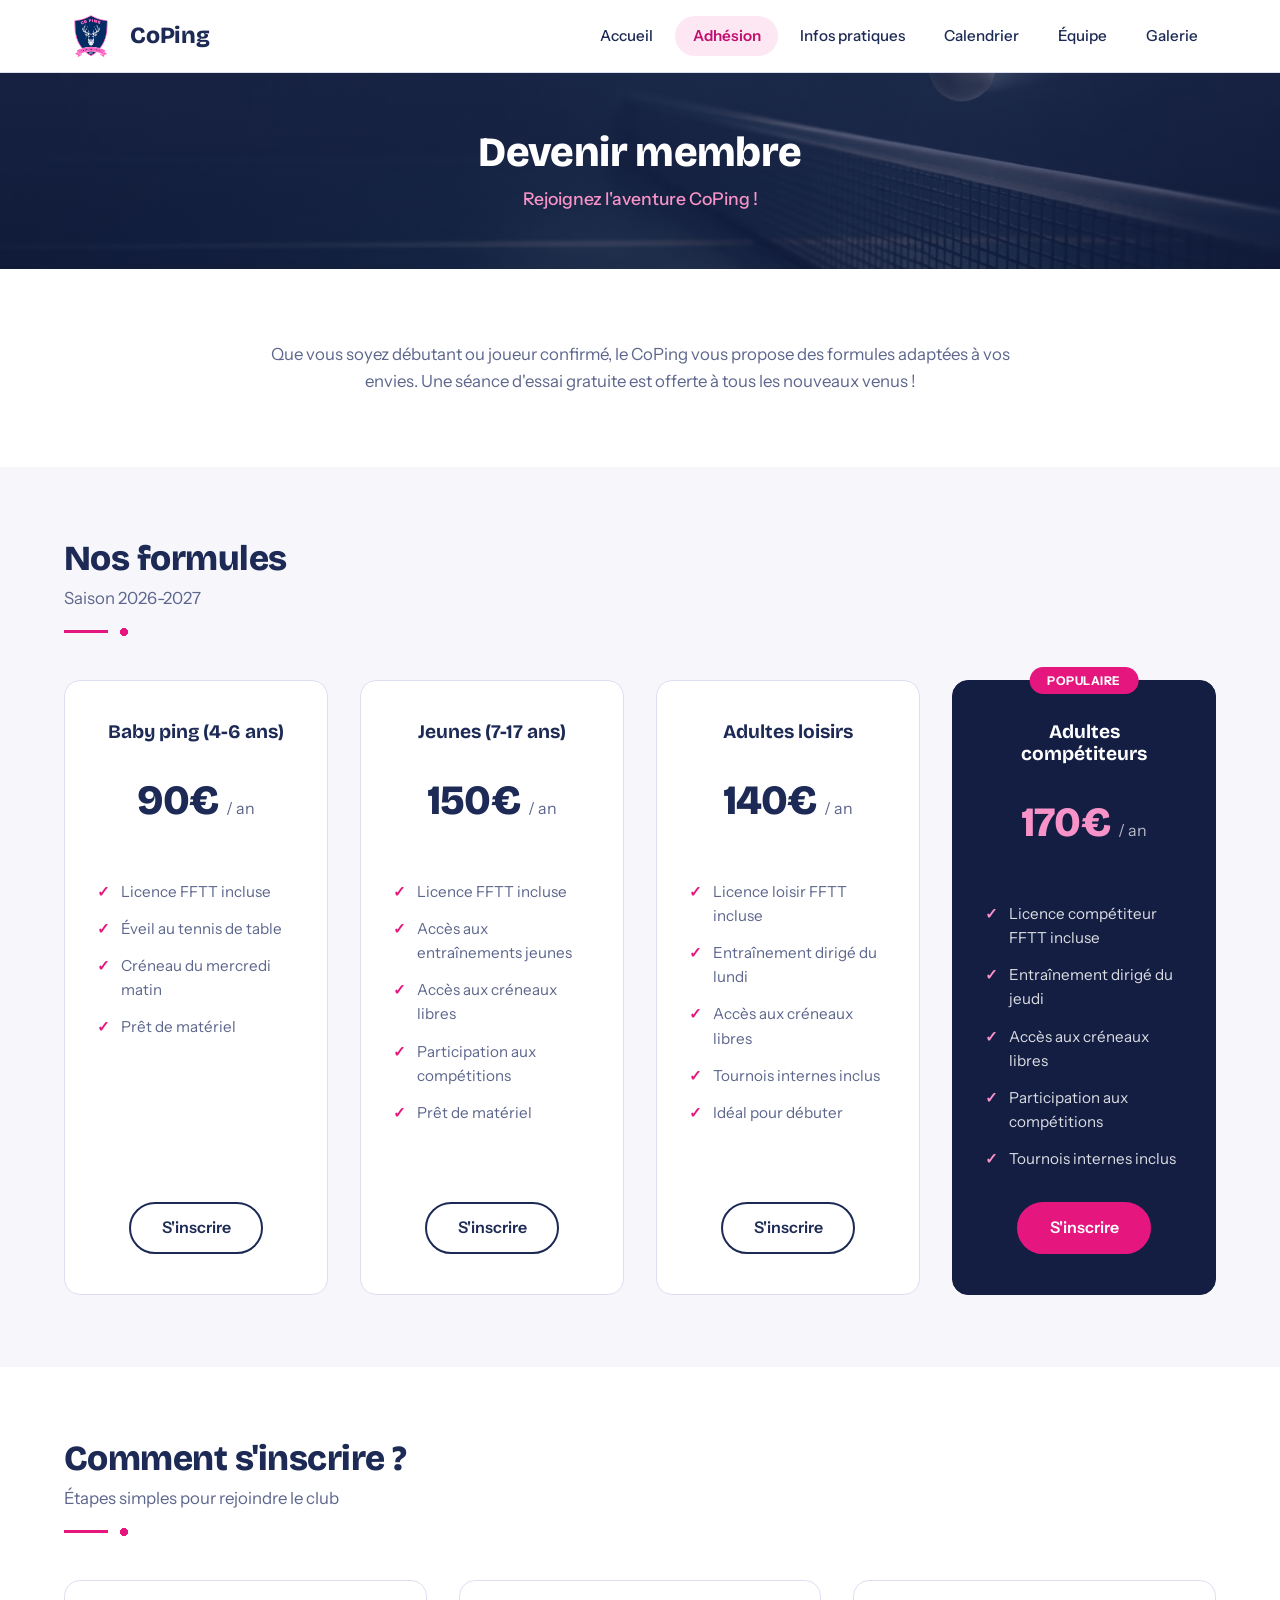
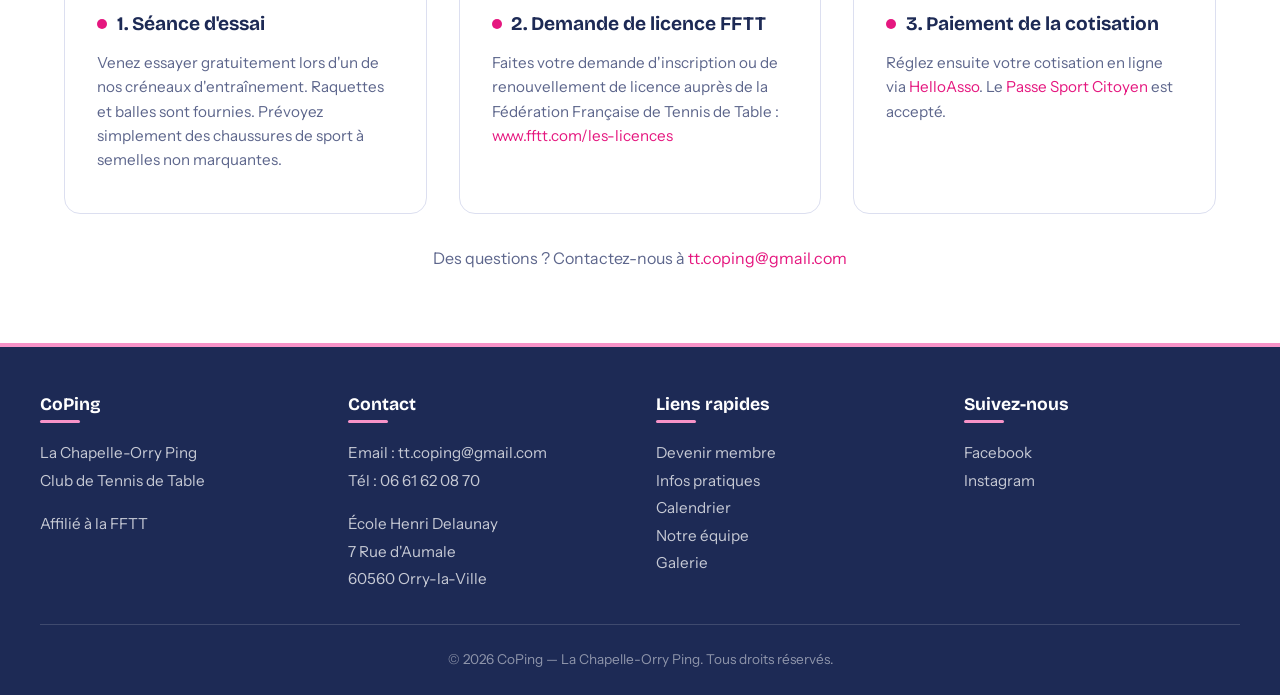
==== pages/adhesion.html @ 18a58478 "INI: init site Signed-off-by: Thomas Zamojski <thomas.zamojski@quadratic-labs.com>" ====
<!DOCTYPE html>
<html lang="fr">
<head>
  <meta charset="UTF-8">
  <meta name="viewport" content="width=device-width, initial-scale=1.0">
  <meta name="description" content="Rejoignez le CoPing ! Tarifs, modalités d'inscription et formules d'adhésion au club de tennis de table de La Chapelle-Orry.">
  <title>Adh&eacute;sion - CoPing</title>
  <link rel="preconnect" href="https://fonts.googleapis.com">
  <link rel="preconnect" href="https://fonts.gstatic.com" crossorigin>
  <link href="https://fonts.googleapis.com/css2?family=Bricolage+Grotesque:opsz,wght@12..96,500..800&family=Instrument+Sans:wght@400;500;600;700&display=swap" rel="stylesheet">
  <link rel="stylesheet" href="../css/style.css">
</head>
<body>

  <!-- ========== HEADER ========== -->
  <header class="site-header">
    <div class="header-inner">
      <a href="../index.html" class="logo">
        <img src="../images/logo_390.png" alt="Logo CoPing">
        <span>CoPing</span>
      </a>
      <input type="checkbox" id="nav-toggle" class="nav-toggle" aria-label="Menu">
      <label for="nav-toggle" class="nav-toggle-label"><span></span></label>
      <nav class="main-nav">
        <ul>
          <li><a href="../index.html">Accueil</a></li>
          <li><a href="adhesion.html" class="active">Adh&eacute;sion</a></li>
          <li><a href="infos.html">Infos pratiques</a></li>
          <li><a href="calendrier.html">Calendrier</a></li>
          <li><a href="equipe.html">&Eacute;quipe</a></li>
          <li><a href="galerie.html">Galerie</a></li>
        </ul>
      </nav>
    </div>
  </header>

  <!-- ========== PAGE HEADER ========== -->
  <section class="page-header">
    <h1>Devenir membre</h1>
    <p>Rejoignez l'aventure CoPing !</p>
  </section>

  <main>

    <!-- ========== INTRODUCTION ========== -->
    <section class="section section-alt">
      <div class="container" style="max-width: 800px;">
        <p style="text-align: center; font-size: 1.05rem; color: var(--color-text-light);">
          Que vous soyez d&eacute;butant ou joueur confirm&eacute;, le CoPing vous propose
          des formules adapt&eacute;es &agrave; vos envies. Une s&eacute;ance d'essai gratuite
          est offerte &agrave; tous les nouveaux venus !
        </p>
      </div>
    </section>

    <!-- ========== TARIFS ========== -->
    <section class="section">
      <div class="container">
        <div class="section-title">
          <h2>Nos formules</h2>
          <p>Saison 2026-2027</p>
        </div>
        <div class="pricing-grid">

          <div class="pricing-card">
            <h3>Baby ping (4-6 ans)</h3>
            <div class="price">90&euro; <span>/ an</span></div>
            <ul>
              <li>Licence FFTT incluse</li>
              <li>&Eacute;veil au tennis de table</li>
              <li>Cr&eacute;neau du mercredi matin</li>
              <li>Pr&ecirc;t de mat&eacute;riel</li>
            </ul>
            <a href="#inscription" class="btn btn-outline-dark">S'inscrire</a>
          </div>

          <div class="pricing-card">
            <h3>Jeunes (7-17 ans)</h3>
            <div class="price">150&euro; <span>/ an</span></div>
            <ul>
              <li>Licence FFTT incluse</li>
              <li>Acc&egrave;s aux entra&icirc;nements jeunes</li>
              <li>Acc&egrave;s aux cr&eacute;neaux libres</li>
              <li>Participation aux comp&eacute;titions</li>
              <li>Pr&ecirc;t de mat&eacute;riel</li>
            </ul>
            <a href="#inscription" class="btn btn-outline-dark">S'inscrire</a>
          </div>

          <div class="pricing-card">
            <h3>Adultes loisirs</h3>
            <div class="price">140&euro; <span>/ an</span></div>
            <ul>
              <li>Licence loisir FFTT incluse</li>
              <li>Entra&icirc;nement dirig&eacute; du lundi</li>
              <li>Acc&egrave;s aux cr&eacute;neaux libres</li>
              <li>Tournois internes inclus</li>
              <li>Id&eacute;al pour d&eacute;buter</li>
            </ul>
            <a href="#inscription" class="btn btn-outline-dark">S'inscrire</a>
          </div>

          <div class="pricing-card featured">
            <h3>Adultes comp&eacute;titeurs</h3>
            <div class="price">170&euro; <span>/ an</span></div>
            <ul>
              <li>Licence comp&eacute;titeur FFTT incluse</li>
              <li>Entra&icirc;nement dirig&eacute; du jeudi</li>
              <li>Acc&egrave;s aux cr&eacute;neaux libres</li>
              <li>Participation aux comp&eacute;titions</li>
              <li>Tournois internes inclus</li>
            </ul>
            <a href="#inscription" class="btn btn-primary">S'inscrire</a>
          </div>

        </div>
      </div>
    </section>

    <!-- ========== COMMENT S'INSCRIRE ========== -->
    <section class="section section-alt" id="inscription">
      <div class="container">
        <div class="section-title">
          <h2>Comment s'inscrire ?</h2>
          <p>&Eacute;tapes simples pour rejoindre le club</p>
        </div>
        <div class="info-grid">

          <div class="info-box">
            <h3>1. S&eacute;ance d'essai</h3>
            <p>
              Venez essayer gratuitement lors d'un de nos cr&eacute;neaux d'entra&icirc;nement.
              Raquettes et balles sont fournies. Pr&eacute;voyez simplement des chaussures de sport
              &agrave; semelles non marquantes.
            </p>
          </div>

          <div class="info-box">
            <h3>2. Demande de licence FFTT</h3>
            <p>
              Faites votre demande d'inscription ou de renouvellement de licence
              aupr&egrave;s de la F&eacute;d&eacute;ration Fran&ccedil;aise de Tennis de Table :
              <a href="https://www.fftt.com/les-licences/" target="_blank" rel="noopener">www.fftt.com/les-licences</a>
            </p>
          </div>

          <div class="info-box">
            <h3>3. Paiement de la cotisation</h3>
            <p>
              R&eacute;glez ensuite votre cotisation en ligne via
              <a href="https://www.helloasso.com/associations/la-chapelle-en-serval-orry-la-ville-ping-co-ping/adhesions/adhesion-2026-2027-sport" target="_blank" rel="noopener">HelloAsso</a>.
              Le <a href="https://oise.fr/les-pass-citoyens-du-conseil-departemental-de-loise/le-passsports-citoyen">Passe Sport Citoyen</a>
              est accept&eacute;.
            </p>
          </div>

        </div>

        <div class="text-center mt-4">
          <p style="color: var(--color-text-light);">
            Des questions ? Contactez-nous &agrave;
            <a href="mailto:tt.coping@gmail.com">tt.coping@gmail.com</a>
          </p>
        </div>
      </div>
    </section>

  </main>

  <!-- ========== FOOTER ========== -->
  <footer class="site-footer">
    <div class="footer-inner">
      <div class="footer-col">
        <h4>CoPing</h4>
        <p>La Chapelle-Orry Ping<br>Club de Tennis de Table</p>
        <p class="mt-2">Affili&eacute; &agrave; la FFTT</p>
      </div>
      <div class="footer-col">
        <h4>Contact</h4>
        <p>
          Email : <a href="mailto:tt.coping@gmail.com">tt.coping@gmail.com</a><br>
          T&eacute;l : <a href="tel:+33661620870">06 61 62 08 70</a>
        </p>
        <p class="mt-2">
          &Eacute;cole Henri Delaunay<br>
          7 Rue d'Aumale<br>
          60560 Orry-la-Ville
        </p>
      </div>
      <div class="footer-col">
        <h4>Liens rapides</h4>
        <ul>
          <li><a href="adhesion.html">Devenir membre</a></li>
          <li><a href="infos.html">Infos pratiques</a></li>
          <li><a href="calendrier.html">Calendrier</a></li>
          <li><a href="equipe.html">Notre &eacute;quipe</a></li>
          <li><a href="galerie.html">Galerie</a></li>
        </ul>
      </div>
      <div class="footer-col">
        <h4>Suivez-nous</h4>
        <p>
          <a href="https://www.facebook.com/co.ping.tt" target="_blank" rel="noopener">Facebook</a><br>
          <a href="#" target="_blank" rel="noopener">Instagram</a>
        </p>
      </div>
    </div>
    <div class="footer-bottom">
      <p>&copy; 2026 CoPing &mdash; La Chapelle-Orry Ping. Tous droits r&eacute;serv&eacute;s.</p>
    </div>
  </footer>

</body>
</html>
---- css/style.css ----
/* ============================================
   CoPing - La Chapelle-Orry Ping
   Direction : « la table vue du dessus »
   Palette tirée du blason (marine, rose, cerf blanc)
   Ancien style conservé dans style-legacy.css
   ============================================ */

/* --- Variables & Reset --- */
:root {
  /* Palette blason */
  --color-primary: #1d2a55;        /* encre marine */
  --color-primary-light: #2a3a73;
  --color-night: #131e42;          /* surface de table */
  --color-secondary: #e5177f;      /* magenta CTA */
  --color-secondary-light: #c21070;/* magenta assombri (survols) */
  --color-rose: #f793c8;           /* rose du blason */
  --color-rose-pale: #fde7f3;      /* fonds rosés, pastilles */
  --color-accent: #f793c8;
  --color-bg: #f6f6fb;             /* papier bleuté */
  --color-bg-alt: #ffffff;
  --color-text: #414b72;
  --color-text-light: #5d668c;
  --color-text-inv: #ffffff;
  --color-border: #dcdff0;

  --shadow-pop: 8px 8px 0 var(--color-rose-pale); /* ombre dure signature */
  --radius: 16px;
  --radius-pill: 999px;
  --max-width: 1200px;
  --transition: 0.25s ease;

  --font-display: 'Bricolage Grotesque', 'Segoe UI', Arial, sans-serif;
  --font-body: 'Instrument Sans', 'Segoe UI', Roboto, Arial, sans-serif;
}

*,
*::before,
*::after {
  margin: 0;
  padding: 0;
  box-sizing: border-box;
}

html {
  scroll-behavior: smooth;
}

body {
  font-family: var(--font-body);
  color: var(--color-text);
  background-color: var(--color-bg);
  line-height: 1.6;
  min-height: 100vh;
  display: flex;
  flex-direction: column;
}

img {
  max-width: 100%;
  height: auto;
  display: block;
}

a {
  color: var(--color-secondary);
  text-decoration: none;
  transition: color var(--transition);
}

a:hover {
  color: var(--color-secondary-light);
}

a:focus-visible,
.btn:focus-visible,
.nav-toggle-label:focus-visible {
  outline: 3px solid var(--color-rose);
  outline-offset: 2px;
  border-radius: 4px;
}

::selection {
  background: var(--color-rose-pale);
  color: var(--color-primary);
}

ul {
  list-style: none;
}

h1, h2, h3, h4 {
  font-family: var(--font-display);
  color: var(--color-primary);
  line-height: 1.15;
}

/* --- Header & Navigation --- */
.site-header {
  background: var(--color-bg-alt);
  color: var(--color-primary);
  position: sticky;
  top: 0;
  z-index: 1000;
  border-bottom: 1.5px solid var(--color-border);
}

.header-inner {
  max-width: var(--max-width);
  margin: 0 auto;
  padding: 0 1.5rem;
  display: flex;
  align-items: center;
  justify-content: space-between;
  height: 72px;
}

.logo {
  display: flex;
  align-items: center;
  gap: 0.75rem;
  color: var(--color-primary);
  font-family: var(--font-display);
  font-weight: 800;
  font-size: 1.45rem;
  letter-spacing: -0.01em;
  text-decoration: none;
}

.logo:hover {
  color: var(--color-primary);
}

.logo img {
  height: 54px;
  width: auto;
  object-fit: contain;
}

.logo-placeholder {
  height: 45px;
  width: 45px;
  border-radius: 50%;
  background: var(--color-secondary);
  color: var(--color-text-inv);
  display: flex;
  align-items: center;
  justify-content: center;
  font-weight: 800;
  font-size: 0.9rem;
  flex-shrink: 0;
}

.logo span {
  white-space: nowrap;
}

/* Desktop nav */
.main-nav ul {
  display: flex;
  gap: 0.25rem;
}

.main-nav a {
  color: var(--color-primary);
  padding: 0.5rem 1.1rem;
  border-radius: var(--radius-pill);
  font-size: 0.95rem;
  font-weight: 500;
  transition: background var(--transition), color var(--transition);
  display: block;
  white-space: nowrap;
}

.main-nav a:hover {
  background: var(--color-bg);
  color: var(--color-primary);
}

.main-nav a.active {
  background: var(--color-rose-pale);
  color: var(--color-secondary-light);
  font-weight: 600;
}

/* Mobile hamburger - CSS only */
.nav-toggle {
  display: none;
}

.nav-toggle-label {
  display: none;
  cursor: pointer;
  padding: 0.5rem;
}

.nav-toggle-label span,
.nav-toggle-label span::before,
.nav-toggle-label span::after {
  display: block;
  background: var(--color-primary);
  height: 3px;
  width: 28px;
  border-radius: 3px;
  position: relative;
  transition: all var(--transition);
}

.nav-toggle-label span::before,
.nav-toggle-label span::after {
  content: '';
  position: absolute;
}

.nav-toggle-label span::before {
  top: -8px;
}

.nav-toggle-label span::after {
  top: 8px;
}

.nav-toggle:checked ~ .nav-toggle-label span {
  background: transparent;
}

.nav-toggle:checked ~ .nav-toggle-label span::before {
  transform: rotate(45deg);
  top: 0;
}

.nav-toggle:checked ~ .nav-toggle-label span::after {
  transform: rotate(-45deg);
  top: 0;
}

/* --- Hero : photo de table avec lent travelling (Ken Burns) --- */
.hero {
  background: var(--color-night);
  color: var(--color-text-inv);
  padding: 5.5rem 1.5rem;
  position: relative;
  overflow: hidden;
}

/* La photo, sur sa propre couche pour pouvoir bouger lentement */
.hero::before {
  content: '';
  position: absolute;
  inset: 0;
  background: url('../images/ping-banner.jpg') center / cover no-repeat;
  animation: hero-travelling 26s ease-in-out infinite alternate;
}

/* Voile marine pour le contraste du texte et l'unité avec la palette */
.hero::after {
  content: '';
  position: absolute;
  inset: 0;
  background: linear-gradient(rgba(29, 42, 85, 0.5), rgba(19, 30, 66, 0.72));
}

@keyframes hero-travelling {
  from { transform: scale(1.05) translate(0, 0); }
  to { transform: scale(1.14) translate(-1.5%, 2%); }
}

.hero-inner {
  display: flex;
  align-items: center;
  justify-content: center;
  gap: 4rem;
  max-width: 1100px;
  margin: 0 auto;
  position: relative;
  z-index: 1;
}

.hero-content {
  max-width: 600px;
  text-align: left;
}

.hero-logo {
  flex-shrink: 0;
}

.hero-logo img {
  width: 220px;
  height: 220px;
  object-fit: contain;
  filter: drop-shadow(0 6px 20px rgba(0, 0, 0, 0.45));
}

.hero h1 {
  font-size: clamp(2.4rem, 5vw, 3.6rem);
  font-weight: 800;
  letter-spacing: -0.02em;
  color: var(--color-text-inv);
  margin-bottom: 1rem;
  line-height: 1.05;
}

.hero p {
  font-size: 1.2rem;
  color: rgba(255, 255, 255, 0.85);
  margin-bottom: 2rem;
  max-width: 600px;
}

.hero .btn {
  font-size: 1.05rem;
  padding: 0.9rem 2.5rem;
}

/* --- Page Header (sous-pages) : même photo, en version calme --- */
.page-header {
  background:
    linear-gradient(rgba(29, 42, 85, 0.72), rgba(19, 30, 66, 0.82)),
    url('../images/ping-banner.jpg') center / cover no-repeat;
  color: var(--color-text-inv);
  padding: 3.5rem 2.5rem;
  text-align: center;
}

.page-header h1 {
  font-size: clamp(1.9rem, 4vw, 2.6rem);
  font-weight: 800;
  letter-spacing: -0.015em;
  color: var(--color-text-inv);
  position: relative;
}

.page-header p {
  color: var(--color-rose);
  margin-top: 0.5rem;
  font-size: 1.1rem;
  font-weight: 500;
}

/* --- Buttons : pilules (la balle) --- */
.btn {
  display: inline-block;
  padding: 0.7rem 1.9rem;
  border-radius: var(--radius-pill);
  font-family: var(--font-body);
  font-weight: 600;
  font-size: 1rem;
  cursor: pointer;
  transition: all var(--transition);
  border: 2px solid transparent;
  text-align: center;
}

.btn-primary {
  background: var(--color-secondary);
  color: var(--color-text-inv);
  border-color: var(--color-secondary);
}

.btn-primary:hover {
  background: var(--color-secondary-light);
  border-color: var(--color-secondary-light);
  color: var(--color-text-inv);
  transform: translateY(-2px);
}

.btn-outline {
  background: transparent;
  color: var(--color-text-inv);
  border-color: rgba(255, 255, 255, 0.85);
}

.btn-outline:hover {
  background: var(--color-text-inv);
  color: var(--color-night);
  transform: translateY(-2px);
}

.btn-outline-dark {
  background: transparent;
  color: var(--color-primary);
  border-color: var(--color-primary);
}

.btn-outline-dark:hover {
  background: var(--color-primary);
  color: var(--color-text-inv);
  transform: translateY(-2px);
}

/* --- Main Content --- */
main {
  flex: 1;
}

.container {
  max-width: var(--max-width);
  margin: 0 auto;
  padding: 0 1.5rem;
}

.section {
  padding: 4.5rem 1.5rem;
}

.section-alt {
  background: var(--color-bg-alt);
}

.section-title {
  text-align: left;
  max-width: var(--max-width);
  margin: 0 auto 2.75rem;
}

.section-title h2 {
  font-size: clamp(1.7rem, 3vw, 2.2rem);
  font-weight: 800;
  letter-spacing: -0.015em;
  color: var(--color-primary);
  margin-bottom: 0.35rem;
}

.section-title p {
  color: var(--color-text-light);
  font-size: 1.05rem;
}

/* Le tiret-balle : un trait magenta, une balle qui s'en échappe */
.section-title::after {
  content: '';
  display: block;
  width: 64px;
  height: 8px;
  margin: 1rem 0 0;
  background:
    radial-gradient(circle 4px at 60px 4px, var(--color-secondary) 98%, transparent),
    linear-gradient(var(--color-secondary), var(--color-secondary)) 0 2.5px / 44px 3px no-repeat;
  background-repeat: no-repeat;
  border-radius: 2px;
}

/* --- Cards --- */
.cards-grid {
  display: grid;
  grid-template-columns: repeat(auto-fill, minmax(300px, 1fr));
  gap: 2rem;
  max-width: var(--max-width);
  margin: 0 auto;
}

.card {
  background: var(--color-bg-alt);
  border: 1.5px solid var(--color-border);
  border-radius: var(--radius);
  overflow: hidden;
  transition: box-shadow var(--transition), border-color var(--transition);
}

.card:hover {
  border-color: var(--color-primary);
  box-shadow: var(--shadow-pop);
}

.card-img {
  width: 100%;
  height: 200px;
  object-fit: cover;
  background: var(--color-border);
}

.card-img-placeholder {
  width: 100%;
  height: 200px;
  background: var(--color-night);
  display: flex;
  align-items: center;
  justify-content: center;
  color: var(--color-text-inv);
  font-size: 3rem;
}

.card-body {
  padding: 1.5rem;
}

.card-body h3 {
  font-size: 1.25rem;
  font-weight: 700;
  color: var(--color-primary);
  margin-bottom: 0.5rem;
}

.card-body p {
  color: var(--color-text-light);
  font-size: 0.95rem;
  margin-bottom: 1rem;
}

/* --- Highlights Row (accueil) --- */
.highlights {
  display: grid;
  grid-template-columns: repeat(auto-fit, minmax(250px, 1fr));
  gap: 2rem;
  max-width: var(--max-width);
  margin: 0 auto;
}

.highlight-item {
  text-align: center;
  padding: 2rem 1.5rem;
  background: var(--color-bg-alt);
  border: 1.5px solid var(--color-border);
  border-radius: var(--radius);
  transition: box-shadow var(--transition), border-color var(--transition);
}

.highlight-item:hover {
  border-color: var(--color-primary);
  box-shadow: var(--shadow-pop);
}

.highlight-icon {
  font-size: 2.2rem;
  width: 76px;
  height: 76px;
  line-height: 72px;
  margin: 0 auto 1rem;
  display: block;
  background: var(--color-rose-pale);
  border: 1.5px solid var(--color-rose);
  border-radius: 50%;
}

.highlight-item h3 {
  font-size: 1.15rem;
  font-weight: 700;
  color: var(--color-primary);
  margin-bottom: 0.5rem;
}

.highlight-item p {
  color: var(--color-text-light);
  font-size: 0.95rem;
}

/* --- Team / Staff Grid --- */
.team-grid {
  display: grid;
  grid-template-columns: repeat(auto-fill, minmax(240px, 1fr));
  gap: 2rem;
  max-width: var(--max-width);
  margin: 0 auto;
}

.team-member {
  text-align: center;
  padding: 2rem 1.5rem;
  background: var(--color-bg-alt);
  border: 1.5px solid var(--color-border);
  border-radius: var(--radius);
  transition: box-shadow var(--transition), border-color var(--transition);
}

.team-member:hover {
  border-color: var(--color-primary);
  box-shadow: var(--shadow-pop);
}

.team-photo {
  width: 120px;
  height: 120px;
  border-radius: 50%;
  object-fit: cover;
  margin: 0 auto 1rem;
  border: 3px solid var(--color-rose);
}

.team-photo-placeholder {
  width: 120px;
  height: 120px;
  border-radius: 50%;
  background: var(--color-night);
  margin: 0 auto 1rem;
  display: flex;
  align-items: center;
  justify-content: center;
  color: var(--color-text-inv);
  font-family: var(--font-display);
  font-size: 2.5rem;
  font-weight: 700;
  border: 3px solid var(--color-rose);
}

.team-member h3 {
  font-size: 1.1rem;
  font-weight: 700;
  color: var(--color-primary);
  margin-bottom: 0.25rem;
}

.team-role {
  color: var(--color-secondary);
  font-weight: 600;
  font-size: 0.9rem;
  margin-bottom: 0.5rem;
}

.team-member p:last-child {
  color: var(--color-text-light);
  font-size: 0.9rem;
}

/* --- Calendar / Events --- */
.events-list {
  max-width: 800px;
  margin: 0 auto;
  display: flex;
  flex-direction: column;
  gap: 1.5rem;
}

.event-item {
  display: flex;
  gap: 1.5rem;
  background: var(--color-bg-alt);
  border: 1.5px solid var(--color-border);
  border-radius: var(--radius);
  overflow: hidden;
  transition: box-shadow var(--transition), border-color var(--transition);
}

.event-item:hover {
  border-color: var(--color-primary);
  box-shadow: var(--shadow-pop);
}

.event-date {
  background: var(--color-night);
  color: var(--color-text-inv);
  padding: 1.25rem 1.5rem;
  text-align: center;
  min-width: 100px;
  display: flex;
  flex-direction: column;
  justify-content: center;
}

.event-date .day {
  font-family: var(--font-display);
  font-size: 2rem;
  font-weight: 800;
  line-height: 1;
}

.event-date .month {
  font-size: 0.85rem;
  color: var(--color-rose);
  text-transform: uppercase;
  letter-spacing: 1px;
  margin-top: 0.25rem;
}

.event-details {
  padding: 1.25rem 1.25rem 1.25rem 0;
  flex: 1;
}

.event-details h3 {
  font-size: 1.1rem;
  font-weight: 700;
  color: var(--color-primary);
  margin-bottom: 0.25rem;
}

.event-tag {
  display: inline-block;
  padding: 0.15rem 0.7rem;
  border-radius: var(--radius-pill);
  font-size: 0.75rem;
  font-weight: 600;
  text-transform: uppercase;
  letter-spacing: 0.5px;
  margin-bottom: 0.5rem;
}

.tag-competition {
  background: #e4e9fb;
  color: #2a3a73;
}

.tag-stage {
  background: #fff3e0;
  color: #b34700;
}

.tag-evenement {
  background: var(--color-rose-pale);
  color: var(--color-secondary-light);
}

.tag-tournoi {
  background: #e3f4e6;
  color: #23682b;
}

.event-details p {
  color: var(--color-text-light);
  font-size: 0.95rem;
}

.event-meta {
  font-size: 0.85rem;
  color: var(--color-text-light);
  margin-top: 0.5rem;
}

/* --- Gallery --- */
.gallery-grid {
  display: grid;
  grid-template-columns: repeat(auto-fill, minmax(280px, 1fr));
  gap: 1rem;
  max-width: var(--max-width);
  margin: 0 auto;
}

.gallery-item {
  border-radius: var(--radius);
  border: 1.5px solid var(--color-border);
  overflow: hidden;
  position: relative;
  cursor: pointer;
  aspect-ratio: 4/3;
  background: var(--color-border);
}

.gallery-item img {
  width: 100%;
  height: 100%;
  object-fit: cover;
  transition: transform var(--transition);
}

.gallery-item:hover img {
  transform: scale(1.05);
}

.gallery-caption {
  position: absolute;
  bottom: 0;
  left: 0;
  right: 0;
  background: linear-gradient(transparent, rgba(19, 30, 66, 0.85));
  color: var(--color-text-inv);
  padding: 2rem 1rem 1rem;
  font-size: 0.9rem;
  transform: translateY(100%);
  transition: transform var(--transition);
}

.gallery-item:hover .gallery-caption {
  transform: translateY(0);
}

.gallery-placeholder {
  width: 100%;
  height: 100%;
  display: flex;
  align-items: center;
  justify-content: center;
  background: var(--color-night);
  color: var(--color-text-inv);
  font-size: 1rem;
  text-align: center;
  padding: 1rem;
}

/* --- Info Boxes (infos pratiques) --- */
.info-grid {
  display: grid;
  grid-template-columns: repeat(auto-fit, minmax(320px, 1fr));
  gap: 2rem;
  max-width: var(--max-width);
  margin: 0 auto;
}

.info-box {
  background: var(--color-bg-alt);
  border: 1.5px solid var(--color-border);
  border-radius: var(--radius);
  padding: 2rem;
  transition: box-shadow var(--transition), border-color var(--transition);
}

.info-box:hover {
  border-color: var(--color-primary);
  box-shadow: var(--shadow-pop);
}

.info-box h3 {
  color: var(--color-primary);
  font-weight: 700;
  margin-bottom: 1rem;
  font-size: 1.2rem;
  display: flex;
  align-items: center;
  gap: 0.6rem;
}

/* La balle en tête de rubrique */
.info-box h3::before {
  content: '';
  width: 10px;
  height: 10px;
  border-radius: 50%;
  background: var(--color-secondary);
  flex-shrink: 0;
}

.info-box p,
.info-box li {
  color: var(--color-text-light);
  font-size: 0.95rem;
  margin-bottom: 0.5rem;
}

.info-box li strong {
  color: var(--color-primary);
  font-weight: 600;
}

.info-box ul {
  padding-left: 1.25rem;
  list-style: disc;
}

.info-box ul ::marker {
  color: var(--color-rose);
}

/* --- Horaires : matrice catégories x (dirigé / libre) --- */
.schedule-matrix {
  display: grid;
  grid-template-columns: minmax(150px, 210px) 1fr 1fr;
  gap: 1.25rem 1.5rem;
  max-width: var(--max-width);
  margin: 0 auto;
  align-items: stretch;
}

.schedule-head {
  font-family: var(--font-display);
  font-weight: 700;
  font-size: 1.05rem;
  color: var(--color-primary);
  padding: 0 0.25rem 0.25rem;
  border-bottom: 3px solid var(--color-rose);
  align-self: end;
}

.schedule-head:empty {
  border-bottom: none;
}

.schedule-head span {
  font-family: var(--font-body);
  font-weight: 500;
  font-size: 0.85rem;
  color: var(--color-text-light);
}

.schedule-cat {
  display: flex;
  align-items: center;
}

.schedule-cat h3 {
  font-size: 1.1rem;
  font-weight: 700;
  color: var(--color-primary);
  position: relative;
  padding-left: 1.4rem;
  margin: 0;
}

/* La balle en tête de catégorie, comme sur les autres rubriques */
.schedule-cat h3::before {
  content: '';
  position: absolute;
  left: 0;
  top: 0.4em;
  width: 10px;
  height: 10px;
  border-radius: 50%;
  background: var(--color-secondary);
}

.schedule-cell {
  padding: 1.25rem 1.5rem;
}

.schedule-cell ul,
.schedule-cell p {
  margin: 0;
}

/* Étiquette de colonne répétée dans la carte : utile seulement quand la grille s'empile */
.schedule-label {
  display: none;
}

/* Case vide (baby ping / jeu libre) */
.schedule-empty {
  border-style: dashed;
  background: transparent;
  display: flex;
  flex-direction: column;
  align-items: center;
  justify-content: center;
}

.schedule-empty:hover {
  border-color: var(--color-border);
  box-shadow: none;
}

.schedule-empty p {
  color: var(--color-text-light);
  font-size: 0.9rem;
  font-style: italic;
  text-align: center;
}

/* --- Membership / Pricing --- */
.pricing-grid {
  display: grid;
  grid-template-columns: repeat(auto-fit, minmax(260px, 1fr));
  gap: 2rem;
  max-width: var(--max-width);
  margin: 0 auto;
}

.pricing-card {
  background: var(--color-bg-alt);
  border: 1.5px solid var(--color-border);
  border-radius: var(--radius);
  padding: 2.5rem 2rem;
  text-align: center;
  display: flex;
  flex-direction: column;
  transition: box-shadow var(--transition), border-color var(--transition);
}

.pricing-card .btn {
  margin-top: auto;
  align-self: center;
}

.pricing-card:hover {
  border-color: var(--color-primary);
  box-shadow: var(--shadow-pop);
}

.pricing-card.featured {
  background: var(--color-night);
  border-color: var(--color-night);
  position: relative;
}

.pricing-card.featured:hover {
  box-shadow: 8px 8px 0 var(--color-rose);
}

.pricing-card.featured::before {
  content: 'Populaire';
  position: absolute;
  top: -0.85rem;
  left: 50%;
  transform: translateX(-50%);
  background: var(--color-secondary);
  color: var(--color-text-inv);
  padding: 0.25rem 1.1rem;
  font-size: 0.75rem;
  font-weight: 700;
  letter-spacing: 0.5px;
  text-transform: uppercase;
  border-radius: var(--radius-pill);
}

.pricing-card h3 {
  font-size: 1.2rem;
  font-weight: 700;
  color: var(--color-primary);
  margin-bottom: 0.5rem;
}

.pricing-card.featured h3 {
  color: var(--color-text-inv);
}

.pricing-card .price {
  font-family: var(--font-display);
  font-size: 2.6rem;
  font-weight: 800;
  letter-spacing: -0.02em;
  color: var(--color-primary);
  margin: 1rem 0;
}

.pricing-card.featured .price {
  color: var(--color-rose);
}

.pricing-card .price span {
  font-family: var(--font-body);
  font-size: 1rem;
  font-weight: 400;
  letter-spacing: 0;
  color: var(--color-text-light);
}

.pricing-card.featured .price span {
  color: rgba(255, 255, 255, 0.7);
}

.pricing-card ul {
  text-align: left;
  margin: 1.5rem 0;
  padding-left: 0;
}

.pricing-card li {
  padding: 0.4rem 0 0.4rem 1.5rem;
  color: var(--color-text-light);
  font-size: 0.95rem;
  position: relative;
}

.pricing-card.featured li {
  color: rgba(255, 255, 255, 0.85);
}

.pricing-card li::before {
  content: '\2713';
  position: absolute;
  left: 0;
  color: var(--color-secondary);
  font-weight: 700;
}

.pricing-card.featured li::before {
  color: var(--color-rose);
}

.pricing-card.featured .btn-outline-dark {
  color: var(--color-text-inv);
  border-color: rgba(255, 255, 255, 0.85);
}

.pricing-card.featured .btn-outline-dark:hover {
  background: var(--color-text-inv);
  color: var(--color-night);
}

/* --- Map embed --- */
.map-container {
  width: 100%;
  height: 350px;
  border-radius: var(--radius);
  border: 1.5px solid var(--color-border);
  overflow: hidden;
  background: var(--color-border);
  display: flex;
  align-items: center;
  justify-content: center;
  margin-top: 2rem;
}

.map-container iframe {
  width: 100%;
  height: 100%;
  border: 0;
}

/* --- Footer --- */
.site-footer {
  background: var(--color-primary);
  color: var(--color-text-inv);
  padding: 3rem 1.5rem 1.5rem;
  margin-top: auto;
  border-top: 4px solid var(--color-rose);
}

.footer-inner {
  max-width: var(--max-width);
  margin: 0 auto;
  display: grid;
  grid-template-columns: repeat(auto-fit, minmax(220px, 1fr));
  gap: 2rem;
}

.footer-col h4 {
  font-size: 1.1rem;
  font-weight: 700;
  color: var(--color-text-inv);
  margin-bottom: 1rem;
  position: relative;
  padding-bottom: 0.5rem;
}

.footer-col h4::after {
  content: '';
  position: absolute;
  bottom: 0;
  left: 0;
  width: 40px;
  height: 3px;
  background: var(--color-rose);
  border-radius: 2px;
}

.footer-col p,
.footer-col a,
.footer-col li {
  color: rgba(255, 255, 255, 0.75);
  font-size: 0.95rem;
  line-height: 1.8;
}

.footer-col a:hover {
  color: var(--color-rose);
}

.footer-col ul {
  list-style: none;
}

.footer-bottom {
  max-width: var(--max-width);
  margin: 2rem auto 0;
  padding-top: 1.5rem;
  border-top: 1px solid rgba(255, 255, 255, 0.15);
  text-align: center;
  font-size: 0.85rem;
  color: rgba(255, 255, 255, 0.5);
}

/* --- Utility --- */
.text-center {
  text-align: center;
}

.mt-1 { margin-top: 0.5rem; }
.mt-2 { margin-top: 1rem; }
.mt-3 { margin-top: 1.5rem; }
.mt-4 { margin-top: 2rem; }
.mb-2 { margin-bottom: 1rem; }
.mb-3 { margin-bottom: 1.5rem; }

/* --- Responsive --- */
@media (max-width: 768px) {
  .nav-toggle-label {
    display: block;
  }

  .main-nav {
    position: absolute;
    top: 72px;
    left: 0;
    right: 0;
    background: var(--color-bg-alt);
    border-bottom: 1.5px solid var(--color-border);
    max-height: 0;
    overflow: hidden;
    transition: max-height 0.4s ease;
  }

  .nav-toggle:checked ~ .main-nav {
    max-height: 500px;
  }

  .main-nav ul {
    flex-direction: column;
    padding: 1rem;
    gap: 0.25rem;
  }

  .main-nav a {
    padding: 0.75rem 1.25rem;
  }

  .hero {
    padding: 3.5rem 1.5rem;
  }

  .hero-inner {
    flex-direction: column;
    gap: 2.5rem;
  }

  .hero-content {
    text-align: center;
  }

  .hero-logo img {
    width: 150px;
    height: 150px;
  }

  .hero h1 {
    font-size: 2rem;
  }

  .hero p {
    font-size: 1.05rem;
  }

  .page-header h1 {
    font-size: 1.7rem;
  }

  .section {
    padding: 3rem 1.5rem;
  }

  /* La matrice s'empile : catégorie en intertitre, étiquettes dans les cartes */
  .schedule-matrix {
    grid-template-columns: 1fr;
    gap: 1rem;
  }

  .schedule-head {
    display: none;
  }

  .schedule-cat {
    margin-top: 1rem;
  }

  .schedule-cat h3 br {
    display: none;
  }

  .schedule-label {
    display: block;
    font-size: 0.75rem;
    font-weight: 600;
    text-transform: uppercase;
    letter-spacing: 0.5px;
    color: var(--color-secondary);
    margin-bottom: 0.5rem;
  }

  .event-item {
    flex-direction: column;
  }

  .event-date {
    flex-direction: row;
    gap: 0.5rem;
    min-width: unset;
    padding: 0.75rem 1.25rem;
  }

  .event-details {
    padding: 0 1.25rem 1.25rem;
  }

  .gallery-grid {
    grid-template-columns: repeat(auto-fill, minmax(200px, 1fr));
  }
}

@media (max-width: 480px) {
  .hero h1 {
    font-size: 1.75rem;
  }

  .cards-grid,
  .info-grid,
  .pricing-grid {
    grid-template-columns: 1fr;
  }

  .highlights {
    grid-template-columns: 1fr;
  }

  .team-grid {
    grid-template-columns: 1fr 1fr;
  }
}

/* --- Accessibilité : mouvement réduit --- */
@media (prefers-reduced-motion: reduce) {
  html {
    scroll-behavior: auto;
  }

  *,
  *::before,
  *::after {
    animation: none !important;
    transition: none !important;
  }
}
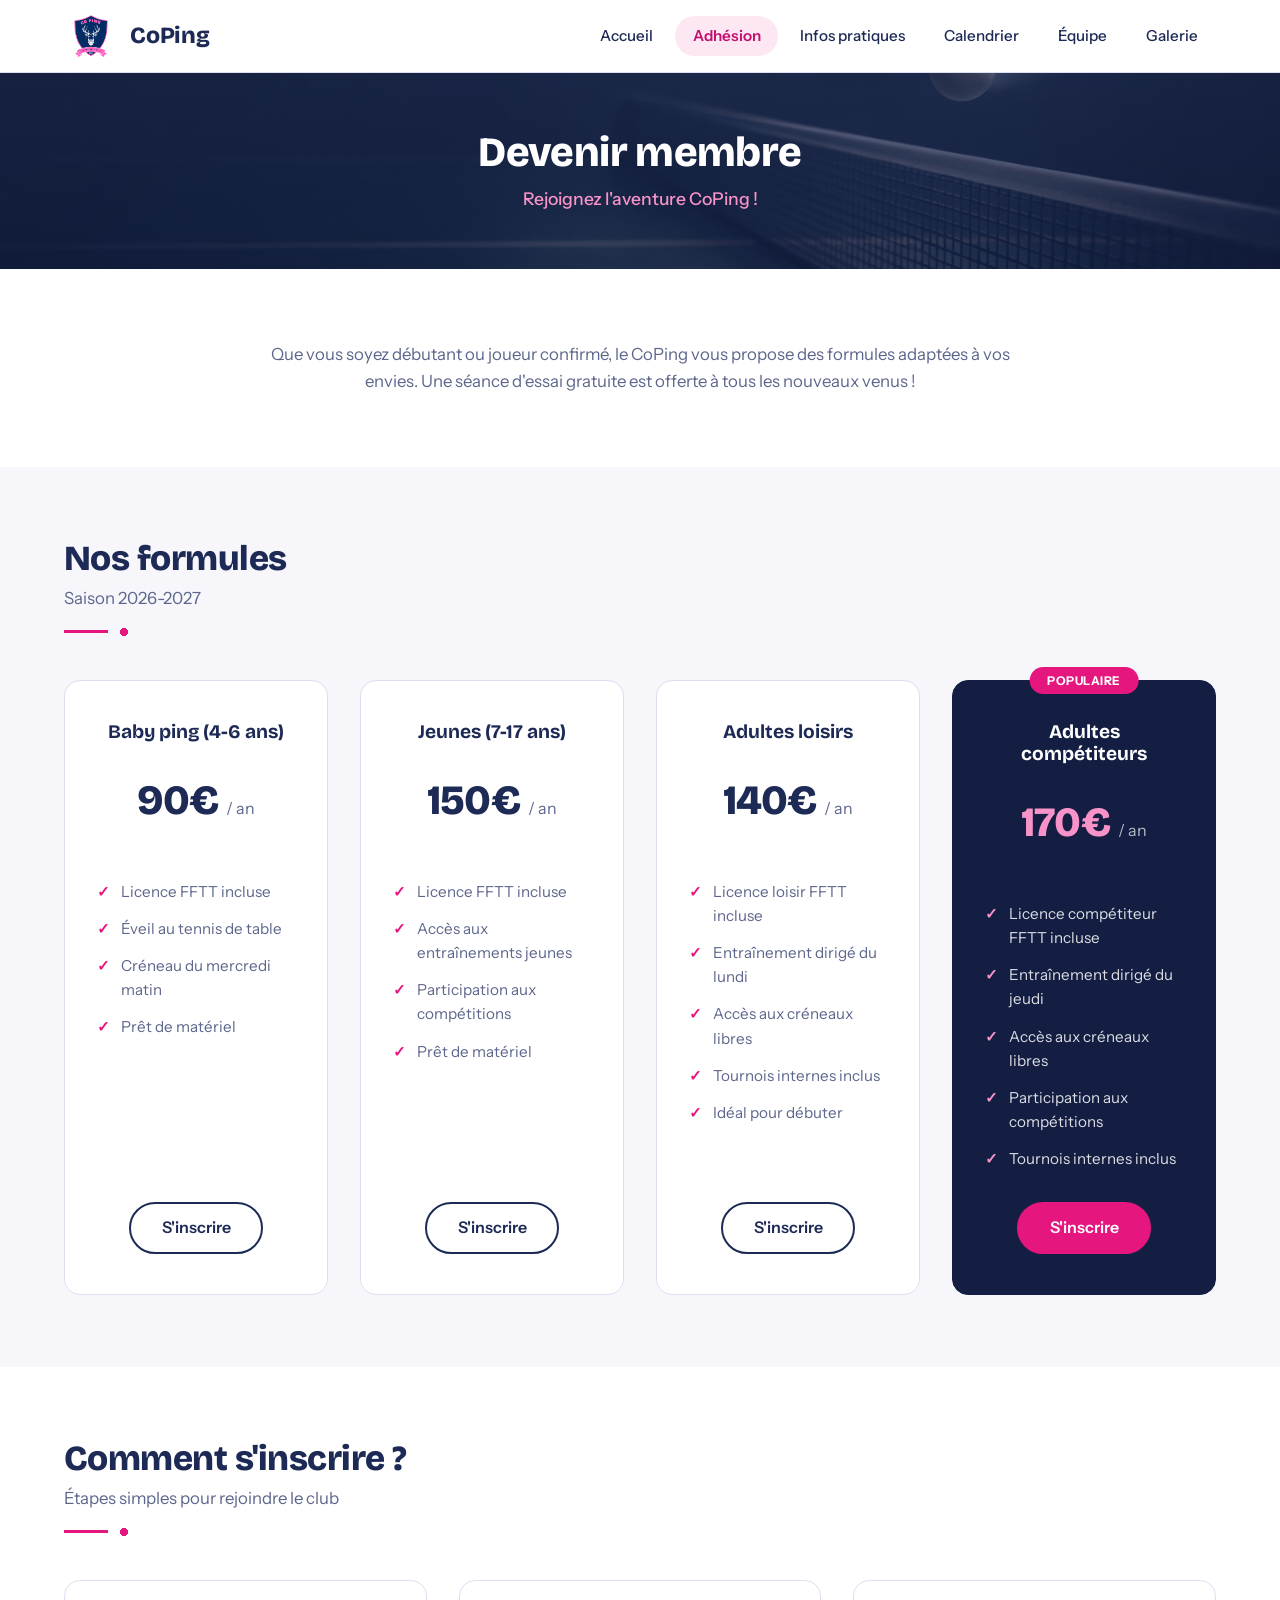
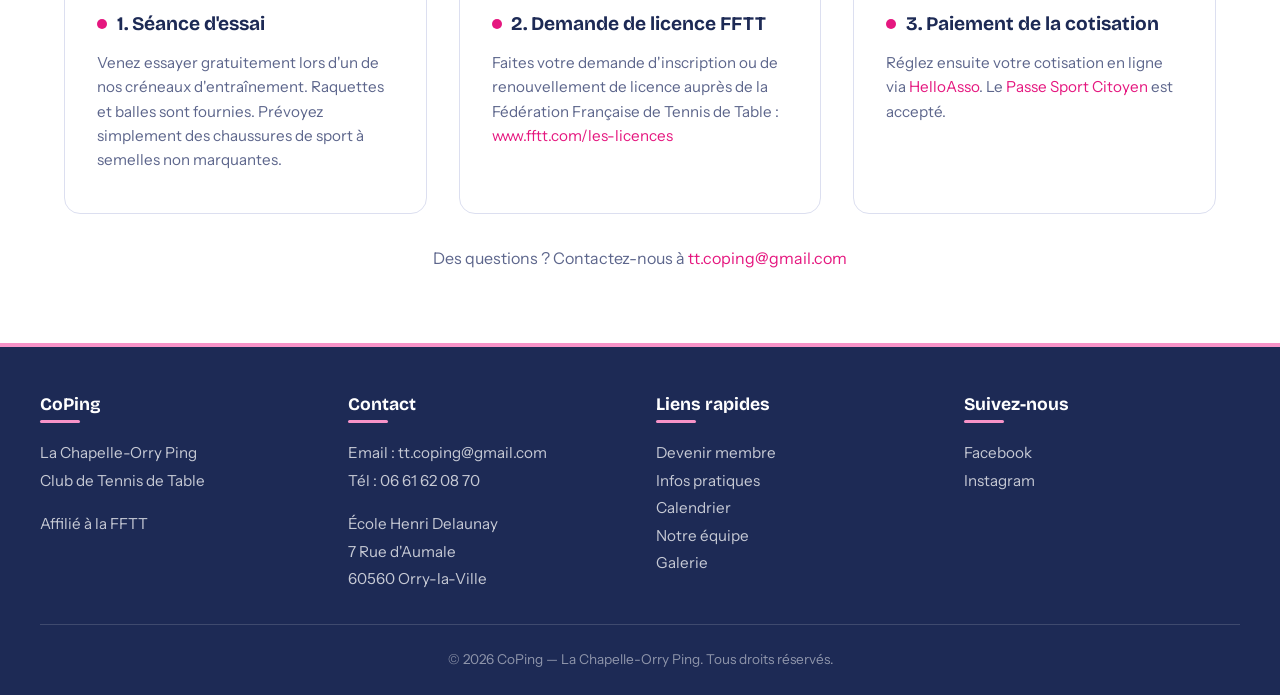
==== commit 3f468a03: "FIX: horaires jeu libre pour jeunes Signed-off-by: Thomas Zamojski <tt-coping@gmail.com>" ====
--- a/pages/adhesion.html
+++ b/pages/adhesion.html
@@ -80,7 +80,6 @@
             <ul>
               <li>Licence FFTT incluse</li>
               <li>Acc&egrave;s aux entra&icirc;nements jeunes</li>
-              <li>Acc&egrave;s aux cr&eacute;neaux libres</li>
               <li>Participation aux comp&eacute;titions</li>
               <li>Pr&ecirc;t de mat&eacute;riel</li>
             </ul>
@@ -201,7 +200,7 @@
         <h4>Suivez-nous</h4>
         <p>
           <a href="https://www.facebook.com/co.ping.tt" target="_blank" rel="noopener">Facebook</a><br>
-          <a href="#" target="_blank" rel="noopener">Instagram</a>
+          <a href="https://www.instagram.com/coping.60" target="_blank" rel="noopener">Instagram</a>
         </p>
       </div>
     </div>
--- a/css/style.css
+++ b/css/style.css
@@ -1062,6 +1062,77 @@
   color: var(--color-night);
 }
 
+/* --- Figure annotée (équipement) : textbox + trait de rappel, façon PowerPoint --- */
+.annotated-figure {
+  position: relative;
+  width: min(420px, 100%);
+  margin: 0 auto 3rem;
+}
+
+.annotated-figure img {
+  width: 100%;
+  border-radius: var(--radius);
+  border: 1.5px solid var(--color-border);
+}
+
+.annotated-figure figcaption {
+  text-align: center;
+  margin-top: 1rem;
+  font-size: 0.9rem;
+  color: var(--color-text-light);
+}
+
+/* Chaque annotation est ancrée sur un point (--x, --y) de l'image */
+.annotation {
+  position: absolute;
+  top: var(--y);
+  transform: translateY(-50%);
+  display: flex;
+  align-items: center;
+}
+
+.annotation-left {
+  right: calc(100% - var(--x));
+}
+
+.annotation-right {
+  left: var(--x);
+}
+
+.annotation-dot {
+  width: 12px;
+  height: 12px;
+  border-radius: 50%;
+  background: var(--color-secondary);
+  border: 2px solid #ffffff;
+  flex-shrink: 0;
+}
+
+.annotation-line {
+  width: 3rem;
+  height: 2px;
+  background: var(--color-secondary);
+  flex-shrink: 0;
+}
+
+.annotation-label {
+  background: var(--color-bg-alt);
+  border: 1.5px solid var(--color-border);
+  border-radius: 10px;
+  padding: 0.45rem 0.8rem;
+  font-size: 0.85rem;
+  font-weight: 600;
+  line-height: 1.35;
+  color: var(--color-primary);
+  width: max-content;
+  max-width: 170px;
+  box-shadow: 4px 4px 0 var(--color-rose-pale);
+}
+
+.annotation-left .annotation-label {
+  text-align: right;
+}
+
 /* --- Map embed --- */
 .map-container {
   width: 100%;
@@ -1223,6 +1294,11 @@
     padding: 3rem 1.5rem;
   }
 
+  /* Plus de place pour les textbox : l'image reste, la liste au-dessus fait foi */
+  .annotation {
+    display: none;
+  }
+
   /* La matrice s'empile : catégorie en intertitre, étiquettes dans les cartes */
   .schedule-matrix {
     grid-template-columns: 1fr;
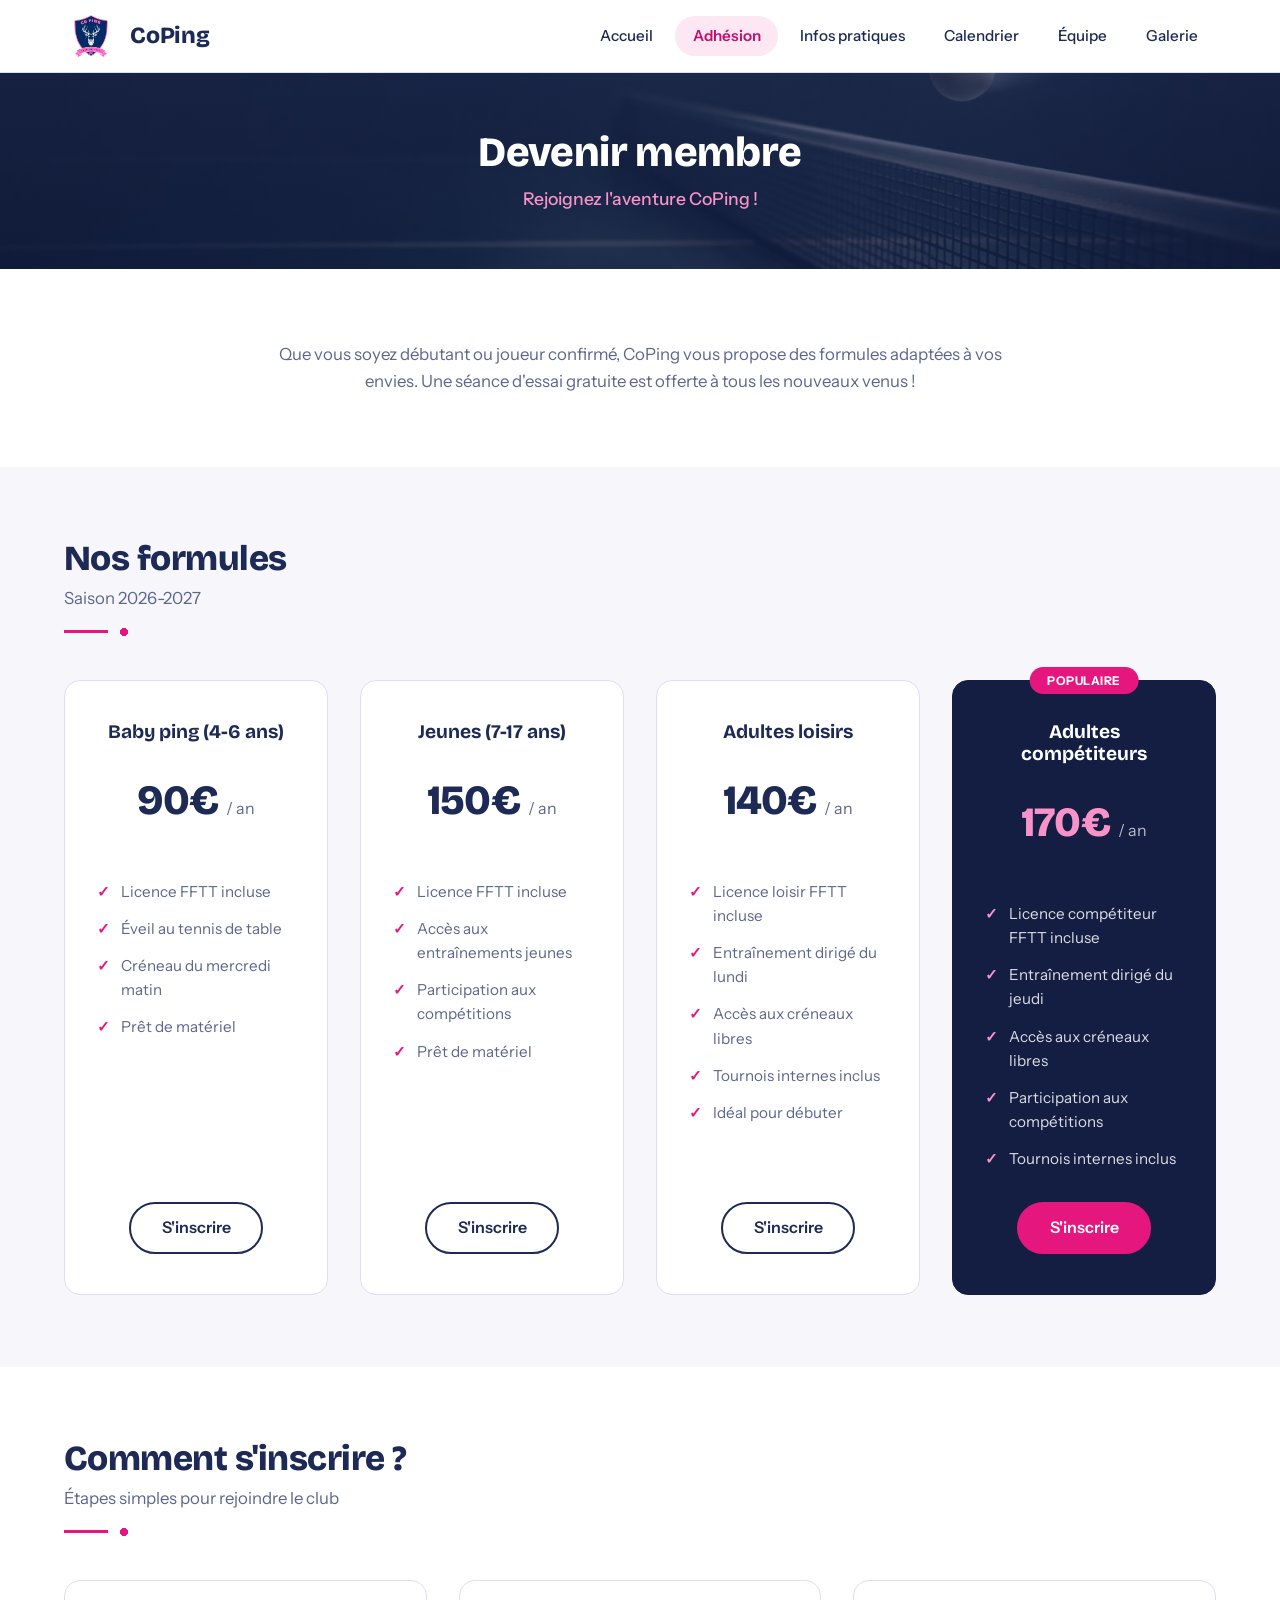
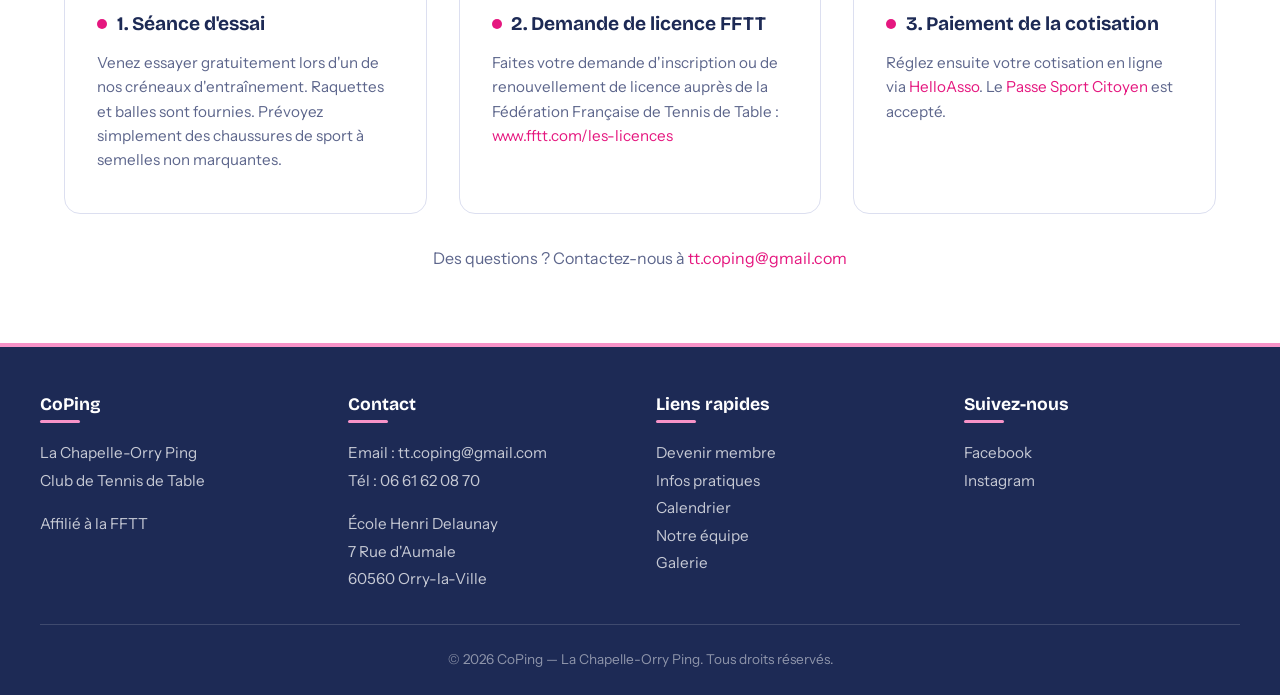
==== commit 8703b1ea: "ADD: gallery add pictures stage rentree Signed-off-by: Thomas Zamojski <tt-coping@gmail.com>" ====
--- a/pages/adhesion.html
+++ b/pages/adhesion.html
@@ -3,7 +3,7 @@
 <head>
   <meta charset="UTF-8">
   <meta name="viewport" content="width=device-width, initial-scale=1.0">
-  <meta name="description" content="Rejoignez le CoPing ! Tarifs, modalités d'inscription et formules d'adhésion au club de tennis de table de La Chapelle-Orry.">
+  <meta name="description" content="Rejoignez CoPing ! Tarifs, modalités d'inscription et formules d'adhésion au club de tennis de table de La Chapelle-Orry.">
   <title>Adh&eacute;sion - CoPing</title>
   <link rel="preconnect" href="https://fonts.googleapis.com">
   <link rel="preconnect" href="https://fonts.gstatic.com" crossorigin>
@@ -46,7 +46,7 @@
     <section class="section section-alt">
       <div class="container" style="max-width: 800px;">
         <p style="text-align: center; font-size: 1.05rem; color: var(--color-text-light);">
-          Que vous soyez d&eacute;butant ou joueur confirm&eacute;, le CoPing vous propose
+          Que vous soyez d&eacute;butant ou joueur confirm&eacute;, CoPing vous propose
           des formules adapt&eacute;es &agrave; vos envies. Une s&eacute;ance d'essai gratuite
           est offerte &agrave; tous les nouveaux venus !
         </p>
--- a/css/style.css
+++ b/css/style.css
@@ -715,64 +715,255 @@
   margin-top: 0.5rem;
 }
 
-/* --- Gallery --- */
-.gallery-grid {
+/* --- Galerie : grille d'albums --- */
+.album-grid {
   display: grid;
-  grid-template-columns: repeat(auto-fill, minmax(280px, 1fr));
-  gap: 1rem;
+  grid-template-columns: repeat(auto-fill, minmax(300px, 1fr));
+  gap: 2rem;
   max-width: var(--max-width);
   margin: 0 auto;
 }
 
-.gallery-item {
+.album-card {
+  display: block;
+  background: var(--color-bg-alt);
+  border: 1.5px solid var(--color-border);
   border-radius: var(--radius);
+  overflow: hidden;
+  color: inherit;
+  transition: box-shadow var(--transition), border-color var(--transition);
+}
+
+.album-card:hover,
+.album-card:focus-visible {
+  border-color: var(--color-primary);
+  box-shadow: var(--shadow-pop);
+  color: inherit;
+}
+
+.album-cover {
+  width: 100%;
+  aspect-ratio: 4/3;
+  object-fit: cover;
+  background: var(--color-border);
+  transition: transform var(--transition);
+}
+
+.album-card:hover .album-cover {
+  transform: scale(1.04);
+}
+
+.album-cover-wrap {
+  overflow: hidden;
+}
+
+.album-cover-placeholder {
+  width: 100%;
+  aspect-ratio: 4/3;
+  background: var(--color-night);
+  color: var(--color-text-inv);
+  display: flex;
+  align-items: center;
+  justify-content: center;
+  text-align: center;
+  padding: 1.5rem;
+  font-family: var(--font-display);
+  font-weight: 700;
+  font-size: 1.15rem;
+}
+
+.album-card-body {
+  padding: 1.35rem 1.5rem 1.5rem;
+}
+
+.album-card-body h3 {
+  font-family: var(--font-display);
+  font-size: 1.25rem;
+  font-weight: 700;
+  color: var(--color-primary);
+  margin-bottom: 0.35rem;
+}
+
+.album-card-body p {
+  color: var(--color-text-light);
+  font-size: 0.95rem;
+}
+
+.album-meta {
+  display: inline-block;
+  margin-top: 0.85rem;
+  padding: 0.2rem 0.75rem;
+  border-radius: var(--radius-pill);
+  background: var(--color-rose-pale);
+  color: var(--color-secondary-light);
+  font-size: 0.8rem;
+  font-weight: 600;
+}
+
+/* --- Page album --- */
+.album-back {
+  display: inline-block;
+  margin-bottom: 2.5rem;
+  font-weight: 600;
+  font-size: 0.95rem;
+}
+
+.album-event {
+  max-width: var(--max-width);
+  margin: 0 auto 3.5rem;
+}
+
+.album-event:last-child {
+  margin-bottom: 0;
+}
+
+.album-event-header {
+  margin-bottom: 1.5rem;
+}
+
+.album-event-header h3 {
+  font-family: var(--font-display);
+  font-size: clamp(1.35rem, 2.4vw, 1.7rem);
+  font-weight: 800;
+  letter-spacing: -0.015em;
+  color: var(--color-primary);
+  margin-bottom: 0.3rem;
+}
+
+.album-event-date {
+  display: block;
+  color: var(--color-secondary);
+  font-size: 0.85rem;
+  font-weight: 700;
+  text-transform: uppercase;
+  letter-spacing: 0.06em;
+  margin-bottom: 0.4rem;
+}
+
+.album-event-header p {
+  color: var(--color-text-light);
+  max-width: 70ch;
+}
+
+/* --- Splash de photos --- */
+.photo-grid {
+  display: grid;
+  grid-template-columns: repeat(auto-fill, minmax(230px, 1fr));
+  gap: 0.9rem;
+}
+
+.photo {
+  display: block;
+  position: relative;
+  aspect-ratio: 4/3;
   border: 1.5px solid var(--color-border);
+  border-radius: 12px;
   overflow: hidden;
-  position: relative;
-  cursor: pointer;
-  aspect-ratio: 4/3;
   background: var(--color-border);
-}
-
-.gallery-item img {
+  cursor: zoom-in;
+}
+
+.photo img {
   width: 100%;
   height: 100%;
   object-fit: cover;
   transition: transform var(--transition);
 }
 
-.gallery-item:hover img {
-  transform: scale(1.05);
-}
-
-.gallery-caption {
-  position: absolute;
-  bottom: 0;
-  left: 0;
-  right: 0;
-  background: linear-gradient(transparent, rgba(19, 30, 66, 0.85));
-  color: var(--color-text-inv);
-  padding: 2rem 1rem 1rem;
-  font-size: 0.9rem;
-  transform: translateY(100%);
-  transition: transform var(--transition);
-}
-
-.gallery-item:hover .gallery-caption {
-  transform: translateY(0);
-}
-
-.gallery-placeholder {
-  width: 100%;
-  height: 100%;
-  display: flex;
+.photo:hover img,
+.photo:focus-visible img {
+  transform: scale(1.06);
+}
+
+.album-empty {
+  border: 2px dashed var(--color-border);
+  border-radius: var(--radius);
+  padding: 3rem 1.5rem;
+  text-align: center;
+  color: var(--color-text-light);
+}
+
+/* --- Lightbox --- */
+.lightbox {
+  position: fixed;
+  inset: 0;
+  z-index: 1000;
+  background: rgba(19, 30, 66, 0.95);
+  display: none;
   align-items: center;
   justify-content: center;
-  background: var(--color-night);
-  color: var(--color-text-inv);
-  font-size: 1rem;
+  padding: 4.5rem 1.5rem 5rem;
+}
+
+.lightbox.is-open {
+  display: flex;
+}
+
+body.lightbox-open {
+  overflow: hidden;
+}
+
+.lightbox img {
+  max-width: min(1200px, 92vw);
+  max-height: 100%;
+  width: auto;
+  height: auto;
+  border-radius: 8px;
+  box-shadow: 0 24px 60px rgba(0, 0, 0, 0.45);
+}
+
+.lightbox-caption {
+  position: absolute;
+  left: 50%;
+  bottom: 1.5rem;
+  transform: translateX(-50%);
+  max-width: 90vw;
   text-align: center;
-  padding: 1rem;
+  color: var(--color-rose);
+  font-size: 0.95rem;
+}
+
+.lightbox-btn {
+  position: absolute;
+  background: rgba(255, 255, 255, 0.1);
+  border: 1.5px solid rgba(255, 255, 255, 0.4);
+  color: var(--color-text-inv);
+  width: 48px;
+  height: 48px;
+  border-radius: 50%;
+  font-size: 1.5rem;
+  line-height: 1;
+  cursor: pointer;
+  display: flex;
+  align-items: center;
+  justify-content: center;
+  transition: background var(--transition), border-color var(--transition);
+}
+
+.lightbox-btn:hover {
+  background: var(--color-secondary);
+  border-color: var(--color-secondary);
+}
+
+.lightbox-close {
+  top: 1.25rem;
+  right: 1.25rem;
+}
+
+.lightbox-prev {
+  left: 1.25rem;
+  top: 50%;
+  transform: translateY(-50%);
+}
+
+.lightbox-next {
+  right: 1.25rem;
+  top: 50%;
+  transform: translateY(-50%);
+}
+
+.lightbox-btn[hidden] {
+  display: none;
 }
 
 /* --- Info Boxes (infos pratiques) --- */
@@ -1342,8 +1533,17 @@
     padding: 0 1.25rem 1.25rem;
   }
 
-  .gallery-grid {
-    grid-template-columns: repeat(auto-fill, minmax(200px, 1fr));
+  .photo-grid {
+    grid-template-columns: repeat(auto-fill, minmax(160px, 1fr));
+  }
+
+  .lightbox {
+    padding: 4rem 0.75rem 4.5rem;
+  }
+
+  .lightbox-btn {
+    width: 42px;
+    height: 42px;
   }
 }
 
